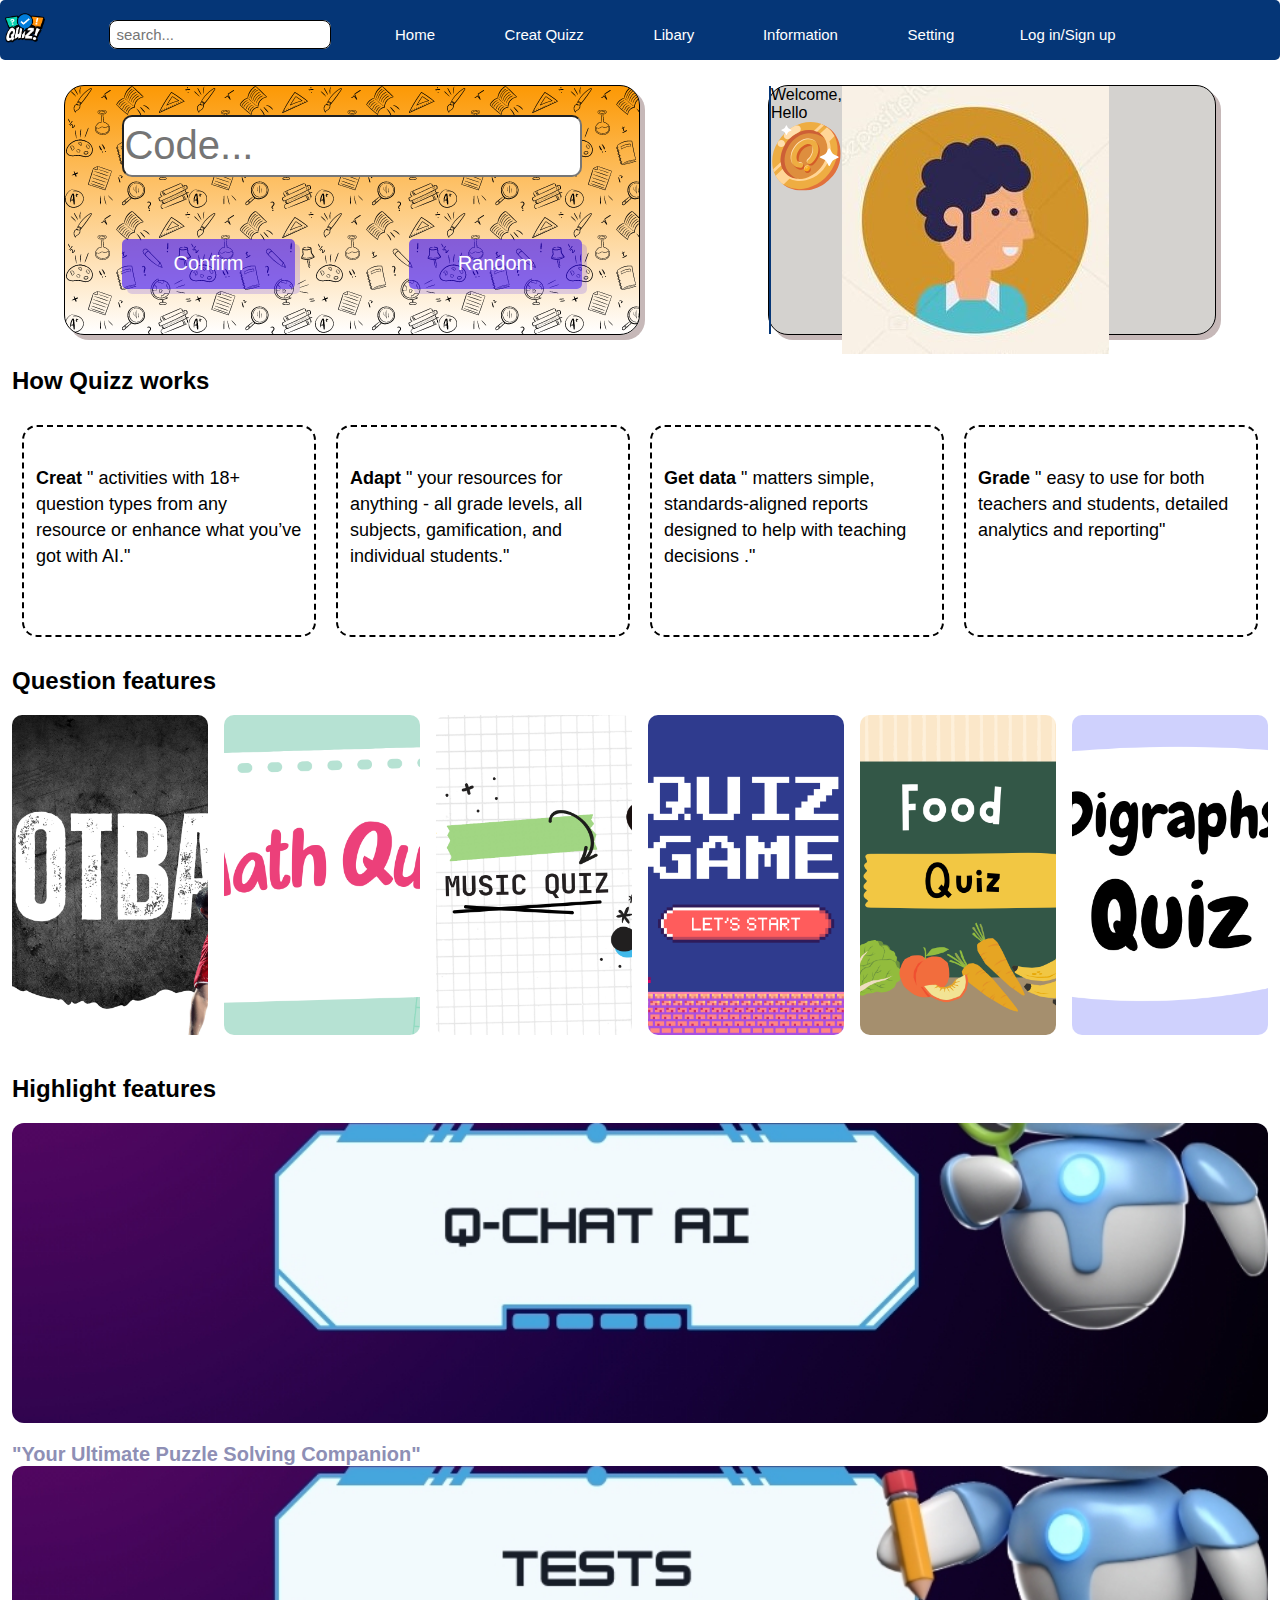
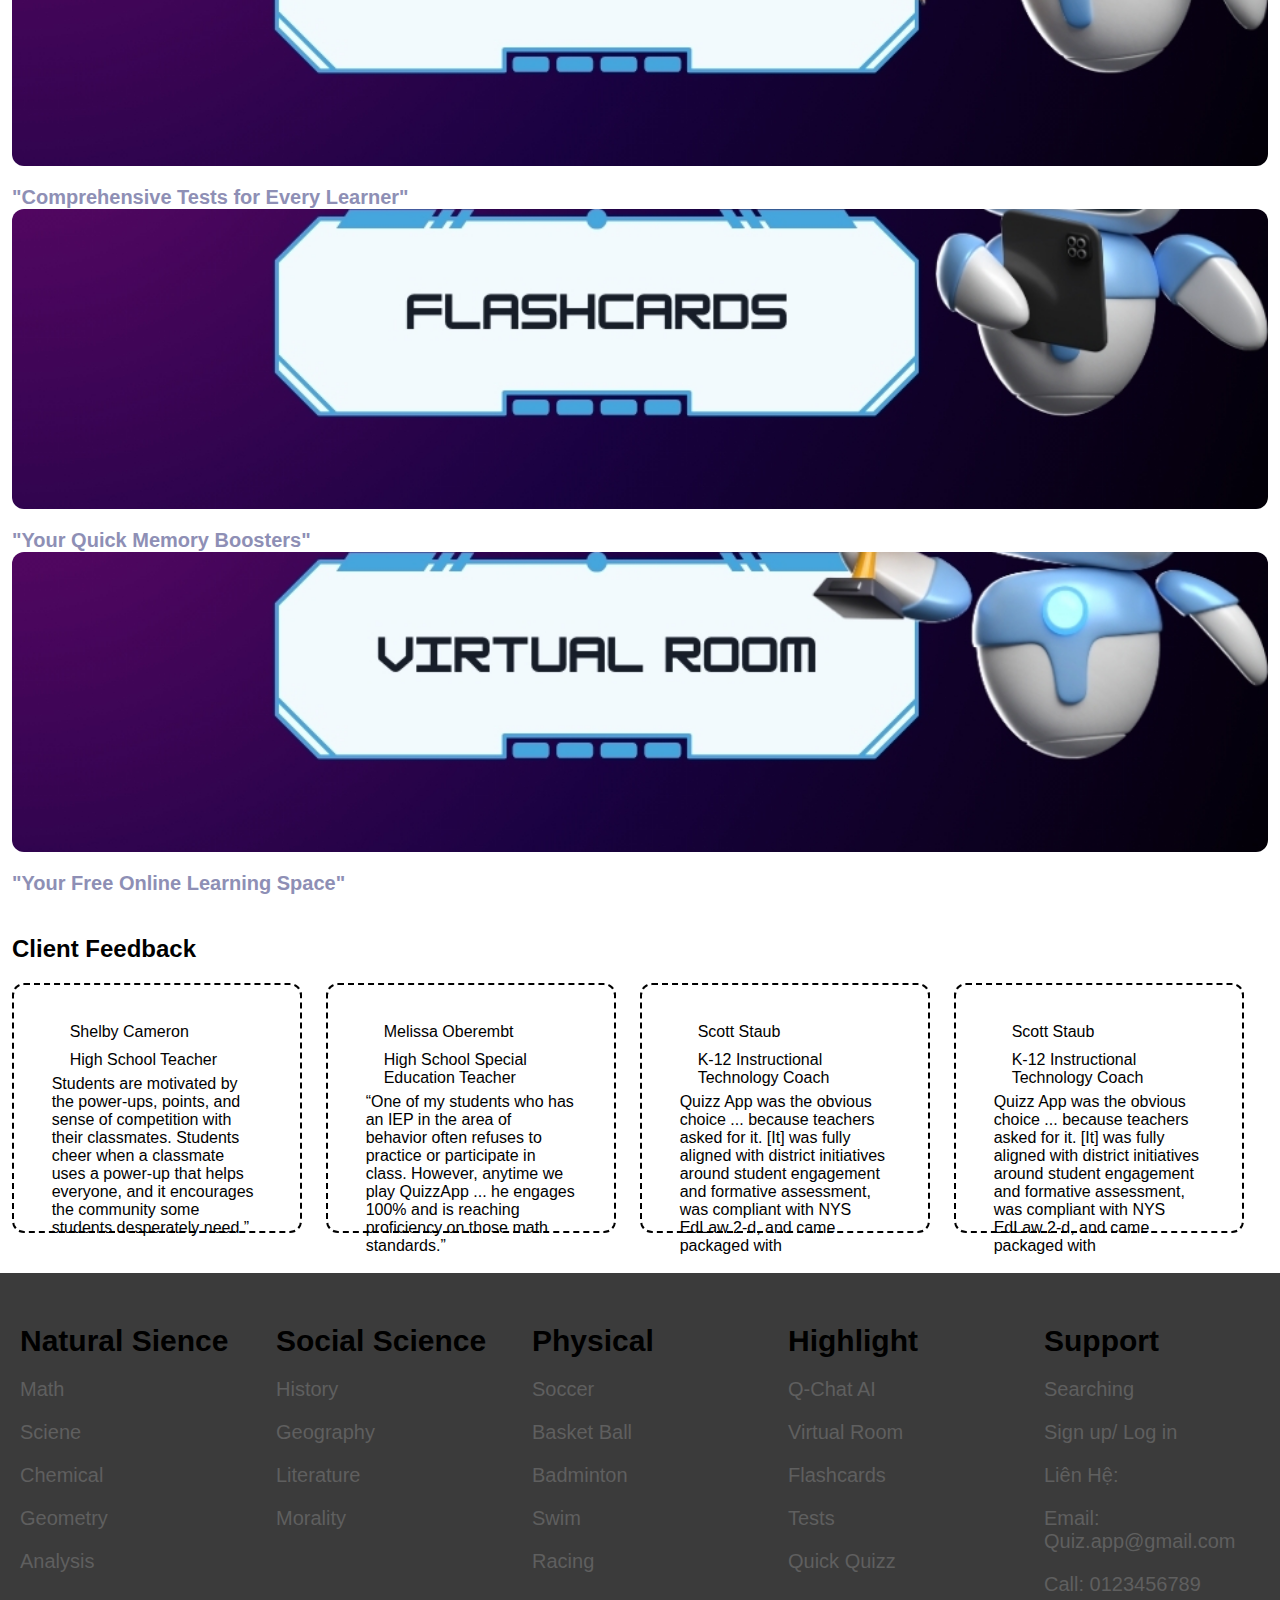
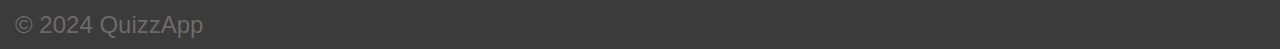
==== index.html @ c55d1c94 "add css" ====
<!DOCTYPE html>
<html>

<head>
    <title>Quizz App</title>
    <meta charset="UTF-8">
    <script src="https://kit.fontawesome.com/c991f90e06.js" crossorigin="anonymous"></script>
    <meta http-equiv="X-UA-Compatible" content="IE=edge" />
    <meta name="viewport" content="width=device-width, initial-scale=1.0" />
    <link rel="stylesheet" type="text/css" href="https://cdn.jsdelivr.net/npm/slick-carousel@1.8.1/slick/slick.css" />
    <link rel="stylesheet" href="./css/style.css">
    <link rel="stylesheet" href="https://cdnjs.cloudflare.com/ajax/libs/slick-carousel/1.9.0/slick-theme.min.css"
        integrity="sha512-17EgCFERpgZKcm0j0fEq1YCJuyAWdz9KUtv1EjVuaOz8pDnh/0nZxmU6BBXwaaxqoi9PQXnRWqlcDB027hgv9A=="
        crossorigin="anonymous" referrerpolicy="no-referrer" />
    <link rel="stylesheet" href="https://cdnjs.cloudflare.com/ajax/libs/slick-carousel/1.9.0/slick.css"
        integrity="sha512-wR4oNhLBHf7smjy0K4oqzdWumd+r5/+6QO/vDda76MW5iug4PT7v86FoEkySIJft3XA0Ae6axhIvHrqwm793Nw=="
        crossorigin="anonymous" referrerpolicy="no-referrer" />
</head>

<body>
    <div class="bgr">
        <div class="div-1">
            <ul class="menu">
                <li><img src="./img/logo.png" alt="logo" id="logo"></li>
                <li>
                    <form class="search-form">
                        <input type="text" class="search-input" placeholder="search...">
                        <button id="nut-tk">
                            <span><i class="fa-solid fa-magnifying-glass"></i></span>
                        </button>
                    </form>
                </li>
                <li><a href="index.html">
                        <span><i class="fa-solid fa-house"></i></span>
                        Home</a></li>
                <li>
                    <div class="menu-creat">
                        <span><i class="fa-solid fa-puzzle-piece"></i></span>
                        <button onclick="myFunction()">Creat Quizz</button>
                        <div class="dropdown-creat" id ="mycreat">
                            <a href="#">Normal Quizz</a>
                            <a href="#">Quick Quizz</a>
                            <a href="#">Test</a>
                        </div>
                    </div>

                </li>
                <li><a href="#">
                        <span><i class="fa-solid fa-book-open-reader"></i></span>
                        Libary</a></li>
                <li><a href="#infor">
                        <span><i class="fa-solid fa-bookmark"></i></span>
                        Information</a></li>
                <li>
                    <div class="menu-setting">
                        <span><i class="fa-solid fa-gears"></i></span>
                        <button onclick="setFunction()">Setting</button>
                        <div class="dropdown-setting" id ="myset">
                            <div class="audio">
                                <div class="music">Music</div>
                                <div class="toggle-switch">
                                    <label class="switch">
                                        <input type="checkbox" >
                                        <span class="slider round"></span>
                                    </label>
                                </div>
                            </div>
                            <a href="#">Sound effect </a>
                            <a href="#">Memes</a>
                            
                        </div>
                        
                    </div>
                </li>
                <li>
                    <a href="./login/login.html"><span>
                            <i class="fa-solid fa-arrow-right-to-bracket"></i>
                        </span>Log in/Sign up</a>
                </li>
            </ul>
        </div>
        <div class="div-2">
            <div class="div-2-1">
                <div class="diva1">
                    <input type="text" class="ma1" placeholder="Code...">
                </div>
                <div class="diva2">
                    <div class="diva21">
                        <button type="button" class="btn-xn1">Confirm</button>
                    </div>
                    <div class="diva22">
                        <button type="button" class="btn-xn2">Random</button>
                    </div>
                </div>
            </div>
            <div class="div-2-2">
                <button class="button1">
                    <i class="fa-solid fa-pen"></i>
                </button>
                <div class="character1">
                    <div class="text1">
                        Welcome,<br>Hello
                    </div>
                    <div class="point">
                        <svg xmlns="http://www.w3.org/2000/svg" fill="none" viewBox="0 0 32 31" class="icon">
                            <g clip-path="url(#a)">
                                <path fill="#E1713C" d="M27.047 3.398a12.344 12.344 0 0 0-3.32-2.084A14.337 14.337 0 0 0 22.3.765l-8.515 13.482c-2.854 4.574-5.85 8.97-8.703 13.545.25.207.769.68 1.253.995 4.288 2.793 9.342 2.198 10.371 2.077 8.12-.956 12.4-8.04 12.581-8.352 3.67-6.302 2.67-14.761-2.241-19.114Z"></path>
                                <path fill="#EEAD42" d="M23.845 1.475c6.724 3.444 8.219 12.57 3.55 20.146-4.67 7.577-14.01 10.848-20.734 7.232C.124 25.237-1.558 16.283 3.3 8.707 7.969 1.13 17.308-2.141 23.845 1.475Z"></path>
                                <path fill="#DE8E3E" d="M23.526 19.232C20 24.757 13.302 27.357 8.543 24.757c-4.583-2.438-5.641-8.938-2.116-14.625 3.526-5.525 10.048-7.963 14.807-5.525.357.182.692.389 1.005.617 1.497 1.09 2.492 2.671 2.97 4.497.754 2.886.214 6.38-1.683 9.51Z"></path>
                                <path fill="#CD5F36" d="M12.232 25.761c-1.299-.128-3.298-.468-4.957-1.85-2.02-1.683-2.97-4.271-2.944-6.934.023-2.464.897-4.992 2.096-6.97C8.843 6.02 13.673 3.35 17.665 3.651c3.12.235 4.626 1.618 4.626 1.618 1.036.75 1.62 1.573 1.981 2.138-.769-.584-3.617-2.58-7.478-2.323-5.454.361-8.263 4.9-8.78 5.734-1.829 2.954-3.01 7.835-.265 11.605 1.402 1.927 3.336 2.885 4.483 3.337Z"></path>
                                <path fill="#FFE7CA" d="M7.491 6.16c.925-.963 2.363-2.117 4.248-2.998L7.49 6.16Z"></path>
                                <path fill="#FFDEAD" d="M8.673 7.27c.565-.525 1.222-1.028 1.87-1.499-.116.085 1.2-.75 2.063-1.155.37-.174.682-.66.789-1.026.113-.386.062-.9-.173-1.243-.237-.344-.589-.647-1.027-.741-.467-.1-.893-.07-1.323.132-1.007.473-1.924 1.088-2.81 1.736-.64.468-1.257.985-1.8 1.55-.306.317-.488.701-.488 1.136 0 .396.187.869.503 1.14.328.283.757.494 1.215.473.683-.03 1.181-.503 1.181-.503Zm-4.038 4.064c.93 0 1.682-.707 1.682-1.58 0-.872-.753-1.579-1.682-1.579-.929 0-1.682.707-1.682 1.58 0 .872.753 1.58 1.682 1.58Z"></path><path fill="#fff" d="m8.224 4.25.929-.438a.164.164 0 0 0 0-.302l-.93-.437a1.4 1.4 0 0 1-.644-.605l-.465-.872a.186.186 0 0 0-.322 0l-.464.872a1.4 1.4 0 0 1-.645.605l-.929.437a.164.164 0 0 0 0 .302l.93.437a1.4 1.4 0 0 1 .644.605l.464.873a.186.186 0 0 0 .322 0l.465-.873a1.4 1.4 0 0 1 .644-.605Z"></path><path fill="#FFD597" d="M26.418 8.69c.588 1.981.727 3.976.412 5.93-.401 2.483-1.536 4.871-3.283 6.908-1.655 1.93-3.808 3.445-6.06 4.267-.782.284-2.404.877-4.526.877-.52 0-1.07-.036-1.646-.12-.982-.145-2.95-.863-2.984-.896l-2.659 2.596c-1.57-1.106-2.753-2.459-3.599-4.025l3.165-2.95a7.444 7.444 0 0 0 3.313 3.473c.14.076 1.341.768 2.895.92 2.715.265 4.506-.289 5.643-.859 2.388-1.198 3.916-2.266 5.398-4.148 1.767-2.243 1.996-3.103 2.486-5.5.196-.953.562-2.409.556-3.256-.008-1.17-.36-2.336-.36-2.336-.477-1.825-1.447-3.273-2.944-4.362l3.108-2.827a10.817 10.817 0 0 1 3.402 3.994l-2.322 2.298.005.016Zm-22.04 9.467L.942 21.384c.117.451.257.893.42 1.324l3.271-3.072a9.94 9.94 0 0 1-.255-1.479ZM20.817 4.405l3.056-2.87-.061-.032c-.374-.206-.756-.39-1.147-.552l-3.217 2.99c.456.118.935.272 1.369.465Z"></path><path fill="#D45C27" d="M19.011 19.4c.094-.067.206-.184.429-.417.096-.102.323-.34.544-.604.737-.885 1.203-1.796 1.203-1.796.168-.328.372-.778.544-1.332.11-.356.28-.914.33-1.672a6.402 6.402 0 0 0-.115-1.715c-.078-.37-.181-.847-.482-1.411-.206-.386-.604-1.132-1.284-1.47-.117-.058-.46-.213-.754-.34-.196-.084-.376-.17-.504-.211a4.678 4.678 0 0 0-1.426-.243c-.517.001-1.008.034-1.506.165-.528.14-1.032.304-1.515.552a9.09 9.09 0 0 0-1.445.907c-.469.367-.901.782-1.295 1.221a8.732 8.732 0 0 0-.963 1.297c-.33.543-.632 1.096-.849 1.69-.122.335-.215.677-.301 1.022a5.931 5.931 0 0 0-.191 1.402c-.004.323.001.648.039.97a4.3 4.3 0 0 0 .116.609c.078.29.166.583.29.86.034.076.176.38.449.768.165.234.462.657.932 1.04.17.137 1.334 1.062 2.363.872.303-.056.71-.23.91-.374.11-.08.217-.178.217-.178.083-.078.15-.15.198-.208a.805.805 0 0 0 .172-.276.793.793 0 0 0 .045-.288c-.01-.452-.373-.868-.381-.883-.21-.252-.472-.356-.736-.462a24.006 24.006 0 0 0-.187-.065s-.73-.472-1.06-.927c-.446-.618-.292-1.393-.13-2.207a6.05 6.05 0 0 1 .747-1.904c.307-.534.79-1.354 1.772-2.065 0 0 1.018-.736 2.266-.916.573-.083.855.024 1.017.129.162.104.309.272.31.27.002-.001-.252-.233-.24-.221.19.176.353.375.49.59l-.171-.272c.163.26.287.537.377.825l-.095-.308c.121.396.179.805.188 1.216l-.007-.331c.01.56-.068 1.117-.212 1.659l.085-.322a7.827 7.827 0 0 1-.84 1.967l.165-.278c-.386.646-.513.902-1.06 1.434l.233-.224a8.45 8.45 0 0 1-.556.492c-.259.21-.443.497-.483.824a.89.89 0 0 0 .055.486c.034.158.107.3.22.426.35.393.87.465.87.465.687.072 1.046-.118 1.212-.237Z"></path><path fill="#EEAD42" d="M18.468 18.55c.3-.287.59-.601.873-.943.428-.52.791-1.09 1.108-1.678a7.73 7.73 0 0 0 .602-1.441c.168-.561.305-1.133.345-1.717a7.867 7.867 0 0 0-.002-.983 4.57 4.57 0 0 0-.078-.628 6.082 6.082 0 0 0-.254-.883 3.431 3.431 0 0 0-.25-.54 4.84 4.84 0 0 0-.495-.731 4.635 4.635 0 0 0-.643-.613 4.58 4.58 0 0 0-.747-.457 3.082 3.082 0 0 0-.504-.211 4.678 4.678 0 0 0-1.426-.243c-.516.001-1.008.034-1.505.165-.529.14-1.033.304-1.516.552-.508.26-.998.559-1.444.907-.47.367-.902.783-1.296 1.221a8.73 8.73 0 0 0-.963 1.297c-.33.543-.631 1.096-.848 1.69-.122.335-.215.678-.302 1.022a6.43 6.43 0 0 0-.139.712c-.03.23-.049.46-.052.69a7.48 7.48 0 0 0 .04.97c.024.205.061.408.115.609.078.29.166.583.29.86.122.269.282.523.45.768.108.16.232.31.37.446.211.208.43.414.68.579.32.211.675.4 1.046.517.382.12.791.129 1.193.153.345.02.68-.047.957-.254a.926.926 0 0 0 .314-.364.896.896 0 0 0 .169-.46c.023-.32-.047-.66-.274-.912-.219-.24-.526-.444-.87-.465-.217-.013-.44.039-.65-.012l.338.084a3.195 3.195 0 0 1-.732-.28l.294.16a3.04 3.04 0 0 1-.602-.431l.238.222a3.078 3.078 0 0 1-.49-.59l.172.271a3.5 3.5 0 0 1-.377-.825l.095.309a4.488 4.488 0 0 1-.188-1.216l.007.331a6.05 6.05 0 0 1 .212-1.659l-.085.321a7.84 7.84 0 0 1 .84-1.966l-.165.278a8.776 8.776 0 0 1 1.402-1.777l-.232.225a7.838 7.838 0 0 1 1.557-1.179l-.285.162c.45-.256.93-.464 1.436-.602l-.324.088c.374-.1.759-.16 1.148-.166l-.349.004a3.69 3.69 0 0 1 .91.1l-.337-.083c.254.064.498.156.727.279l-.294-.16c.22.12.421.264.603.43-.08-.073-.159-.147-.238-.222.189.177.352.376.49.59l-.173-.27c.164.258.287.536.378.824l-.095-.308c.121.395.178.805.188 1.216L18.824 12c.01.56-.069 1.118-.212 1.66l.085-.322a7.83 7.83 0 0 1-.84 1.967l.165-.278c-.387.646-.513.902-1.06 1.434l.233-.225a8.504 8.504 0 0 1-.556.493c-.259.21-.444.497-.483.824a.891.891 0 0 0 .055.486.91.91 0 0 0 .22.426c.22.243.523.44.87.465.336.024.716-.029.98-.242l.187-.14Z"></path><path fill="#FFDEB6" d="M9.593 18.484a5.722 5.722 0 0 1-.29-.86 4.216 4.216 0 0 1-.116-.61 7.49 7.49 0 0 1-.04-.968c.004-.23.022-.461.053-.69.032-.24.079-.478.138-.713.087-.344.18-.687.302-1.02.217-.596.518-1.148.848-1.692a8.73 8.73 0 0 1 .963-1.296c.394-.439.827-.855 1.296-1.221a9.069 9.069 0 0 1 1.445-.907c.482-.248.987-.413 1.515-.552.498-.132.989-.164 1.505-.166.486 0 .966.097 1.426.243.175.056.343.127.505.212.26.137.518.274.747.456.23.184.452.39.642.613l.012.014a3.717 3.717 0 0 0-.274-.37 4.635 4.635 0 0 0-.643-.612 4.667 4.667 0 0 0-.747-.457 3.087 3.087 0 0 0-.505-.211 4.678 4.678 0 0 0-1.425-.243c-.517.001-1.008.034-1.506.165-.528.14-1.032.304-1.515.552a9.09 9.09 0 0 0-1.445.907c-.469.367-.902.783-1.295 1.221a8.729 8.729 0 0 0-.963 1.297c-.33.543-.632 1.096-.849 1.69a10.31 10.31 0 0 0-.301 1.022 5.931 5.931 0 0 0-.191 1.402 7.48 7.48 0 0 0 .039.97 5.722 5.722 0 0 0 .406 1.47 5.12 5.12 0 0 0 .645 1.023 4.685 4.685 0 0 1-.382-.669Z"></path><path fill="#FFDEB6" d="M16.425 18.348a.891.891 0 0 1-.054-.486c.04-.328.224-.614.483-.824.15-.122.295-.249.436-.38.378-.383.534-.63.784-1.049a7.938 7.938 0 0 0 .793-1.804c.105-.438.166-.884.172-1.332a4.468 4.468 0 0 0-.136-.885 3.497 3.497 0 0 0-.244-.54 3.049 3.049 0 0 0-.217-.27c.077.147.143.3.198.455.076.29.12.586.136.884a6.055 6.055 0 0 1-.172 1.332 7.9 7.9 0 0 1-.793 1.805c-.25.418-.406.666-.784 1.048a8.595 8.595 0 0 1-.436.38c-.26.21-.444.497-.483.825a.892.892 0 0 0 .054.485c.034.159.107.3.22.426.03.034.063.067.097.098a.896.896 0 0 1-.054-.168Zm-2.02.515a1.002 1.002 0 0 0-.17-.26c-.219-.242-.526-.445-.87-.466-.179-.01-.362.022-.539.005a3.2 3.2 0 0 1-.364-.144 3.035 3.035 0 0 1-.332-.239 2.956 2.956 0 0 1-.064-.068l.046.085c.085.119.178.232.28.339.105.087.216.166.332.239.119.055.24.103.365.144.177.017.36-.016.538-.006.298.018.569.173.778.371Z"></path><path fill="#D45C27" d="M18 21.382a1.253 1.253 0 0 0-.487-.832s-.423-.31-.968-.252c-.176.019-.339.08-.488.185a1.165 1.165 0 0 0-.43.369c-.222.31-.38.697-.346 1.067.012.132.061.574.466.876.358.268.772.255.954.235.534-.063.841-.414.938-.526.087-.099.452-.531.36-1.122Z"></path><path fill="#FAA919" d="M17.318 21.62c.21-.286.348-.628.293-.954a1.264 1.264 0 0 0-.487-.832 1.329 1.329 0 0 0-.967-.252c-.177.019-.34.08-.49.185a1.165 1.165 0 0 0-.429.368c-.222.312-.38.698-.346 1.067.036.366.181.682.466.877.271.18.661.23 1.02.14a1.31 1.31 0 0 0 .51-.23c.172-.091.315-.215.43-.368Z"></path><path fill="#FFDEB6" d="M15.022 21.464c-.035-.366.127-.752.351-1.065a1.21 1.21 0 0 1 .433-.372c.15-.107.314-.17.492-.192.34-.053.71.039.974.232.1.072.183.154.252.245a1.2 1.2 0 0 0-.377-.46 1.331 1.331 0 0 0-.968-.244c-.177.02-.34.083-.49.189a1.185 1.185 0 0 0-.432.37c-.225.313-.387.7-.354 1.07.022.236.09.45.213.625a1.413 1.413 0 0 1-.094-.398Z"></path>
                                <path fill="#FFDEB6" d="M15.898 20.229c-.27.177-.397.48-.277.663.123.177.45.159.724-.026.267-.173.374-.438.247-.607-.124-.175-.431-.196-.694-.03Z" opacity=".4"></path>
                                <path fill="#fff" d="m22.259 15.595 1.71-.803c.512-.24.928-.631 1.185-1.113l.855-1.606a.342.342 0 0 1 .593 0l.854 1.605a2.58 2.58 0 0 0 1.186 1.114l1.71.803a.303.303 0 0 1 0 .557l-1.71.803c-.513.24-.93.631-1.186 1.113l-.855 1.606a.342.342 0 0 1-.592 0l-.855-1.606a2.577 2.577 0 0 0-1.186-1.113l-1.71-.803a.303.303 0 0 1 0-.557Z"></path></g>
                                <defs>
                                    <clipPath id="a"><path fill="#fff" d="M.5 0h31v31H.5z"></path></clipPath></defs></svg>
                    </div>
                </div>
                <div class="character2">
                    <img src="img/character1.jpg" class="imagecharac">
                </div>
            </div>
        </div>
        
        <section class="quizz-work">    
                <div class="container">
                    <div class="section-heading">
                        <h2><i class="fa-solid fa-star"></i> How Quizz works</h2>
                    </div>
                    <div class="cards-container">
                        <div class="card-div">
                            <div class="card-content">
                            <img src="https://quizizz.com/wf/assets/661a63499c4f9ef6b33a2368_Create_Icon.svg" loading="lazy" alt=""
                                class="card-icon">
                            <p class="paragraph">
                                <strong>Creat</strong>
                                " activities with 18+ question types from any resource or enhance what you’ve got
                                with AI."
                            </p>
                            </div>
                        </div>
                        <div class="card-div">
                            <div class="card-content">
                            <img src="https://quizizz.com/wf/assets/661a66056f7deb19462a5040_Adapt_Icon.svg" loading="lazy" alt=""
                                class="card-icon">
                            <p class="paragraph">
                                <strong>Adapt</strong>
                                " your resources for anything - all grade levels, all subjects, gamification,
                                and individual students."
                            </p>
                            </div>
                        </div>
                        <div class="card-div">
                            <div class="card-content">
                            <img src="https://quizizz.com/wf/assets/661a63499c4f9ef6b33a2368_Create_Icon.svg" loading="lazy" alt=""
                                class="card-icon">
                            <p class="paragraph">
                                <strong>Get data</strong>
                                " matters simple, standards-aligned reports designed to help with teaching decisions ."
                            </p>
                            </div>
                        </div>
                        <div class="card-div">
                            <div class="card-content">
                            <img src="https://quizizz.com/wf/assets/661a66056f7deb19462a5040_Adapt_Icon.svg" loading="lazy" alt=""
                            class="card-icon">
                            <p class="paragraph">
                                <strong>Grade</strong>
                                " easy to use for both teachers and students, detailed analytics and reporting"
                            </p>
                            </div>
                        </div>
                    </div>
                </div>
        </section>
        <section class =" feature question ">
            <div class="container">
                <div class="section-heading">
                    <h2><i class="fa-solid fa-star"></i> Question features</h2>
                </div>
                <div class="div-3">
                    <div class="ball" style="background-image: url('./img/theloai1.png');"></div>
                    <div class="math" style="background-image: url('./img/theloai2.png');"></div>
                    <div class="music" style="background-image: url('./img/theloai3.png');"></div>
                    <div class="game" style="background-image: url('./img/theloai4.png');"></div>
                    <div class="food" style="background-image: url('./img/theloai5.png');"></div>
                    <div class="digraphs" style="background-image: url('./img/theloai6.png');"></div>
                </div>
            </div>
            
        </section>
        
        <!-- image-slide -->
        <section class="highlight question ">
            <div class="container">
                <div class="section-heading">
                    <h2><i class="fa-solid fa-star"></i> Highlight features</h2>
                </div>
                <div class="image-slider">
                    <div class="image-item">
                        <div class="image">
                            <img src="./img/img1.jpg" alt="Q-chat" />
                        </div>
                        <h3 class="image-title">"Your Ultimate Puzzle Solving Companion"</h3>
                    </div>
                    <div class="image-item">
                        <div class="image">
                            <img src="./img/img2.jpg" alt="Tests" />
                        </div>
                        <h3 class="image-title">"Comprehensive Tests for Every Learner"</h3>
                    </div>
                    <div class="image-item">
                        <div class="image">
                            <img src="./img/img3.jpg" alt="Flashcard" />
                        </div>
                        <h3 class="image-title">"Your Quick Memory Boosters"</h3>
                    </div>
                    <div class="image-item">
                        <div class="image">
                            <img src="./img/img4.jpg" alt="Virtual room" />
                        </div>
                        <h3 class="image-title">"Your Free Online Learning Space"</h3>
                    </div>
                </div>
            </div>
        </section>
        
        
       
        <!-- Teacher fake feedback -->
        <section class="feedback">
            <div class="container">
                <div class="section-heading">
                    <h2><i class="fa-solid fa-star"></i>  Client Feedback</h2>
                </div>

                <div class="teacher-slide">
                    <div class="teacher-1 tea wap">
                        <div class="block-a">
                            <img src="https://quizizz.com/wf/assets/64f98e300068f4ab01dd9240_63340b85968fd3dc4eba293e_Shelby.webp"
                                loading="eager" alt="" class="image-271">
                            <div class="block-infor">
                                <div class="name">Shelby Cameron</div>
                                <div class="school">High School Teacher</div>
                            </div>
                        </div>
                        <div class="block-b ">
                            <span class="text-span-75">Students are motivated by the power-ups, points, and sense of
                                competition</span>
                            with their classmates. Students cheer when a classmate uses a power-up that helps everyone, and it
                            encourages the community some students desperately need.”
                        </div>
                    </div>
                    <div class="teacher-2 tea wap">
                        <div class="block-a">
                            <img src="https://quizizz.com/wf/assets/64f9924a0068f4ab01e245ec_63340b24c54f124dda378881_Melissa.webp"
                                loading="eager" alt="" class="image-271">
                            <div class="block-infor">
                                <div class="name">Melissa Oberembt</div>
                                <div class="school">High School Special Education Teacher</div>
                            </div>
                        </div>
                        <div class="block-b">
                            <span class="text-span-75"></span>
                            “One of my students who has an IEP in the area of behavior often refuses to practice or participate
                            in class. However, anytime we play QuizzApp ... he engages 100% and is reaching proficiency on those
                            math standards.”
                        </div>
                    </div>
                    <div class="teacher-3 tea wap">
                        <div class="block-a">
                            <img src="https://quizizz.com/wf/assets/64f98ee083d5fe55063d3a4a_63340b3d75515b4697efabae_Scott.webp"
                                loading="eager" alt="" class="image-271">
                            <div class="block-infor">
                                <div class="name">Scott Staub</div>
                                <div class="school">K-12 Instructional Technology Coach</div>
                            </div>
                        </div>
                        <div class="block-b">
                            <span class="text-span-75">Quizz App was the obvious choice</span>
                            ... because teachers asked for it. [It] was fully aligned with district initiatives around student
                            engagement and formative assessment, was compliant with NYS EdLaw 2-d, and came packaged with
                        </div>
                    </div>
                    <div class="teacher-4 tea wap">
                        <div class="block-a">
                            <img src="https://quizizz.com/wf/assets/64f98db8c8931dba57972cba_63340b548cb9c75ac2928425_Shallamar_(1).webp"
                                loading="eager" alt="" class="image-271">
                            <div class="block-infor">
                                <div class="name">Scott Staub</div>
                                <div class="school">K-12 Instructional Technology Coach</div>
                            </div>
                        </div>
                        <div class="block-b">
                            <span class="text-span-75">Quizz App was the obvious choice</span>
                            ... because teachers asked for it. [It] was fully aligned with district initiatives around student
                            engagement and formative assessment, was compliant with NYS EdLaw 2-d, and came packaged with
                        </div>
                    </div>
                </div>
                </div>

                
            </div>
        </section>

       
    </div>
    <footer>
        <div class="div-5" id="infor">
            <div class="div-5-1">
                <div class="div511">
                    <h2>Natural Sience</h2>
                    <a href="./html/ds_quiz.html">Math</a>
                    <a href="./html/ds_quiz.html">Sciene</a>
                    <a href="./html/ds_quiz.html">Chemical</a>
                    <a href="./html/ds_quiz.html">Geometry</a>
                    <a href="./html/ds_quiz.html">Analysis</a>
                </div>
                <div class="div512">
                    <h2>Social Science</h2>
                    <a href="./html/ds_quiz.html">History</a>
                    <a href="./html/ds_quiz.html">Geography</a>
                    <a href="./html/ds_quiz.html">Literature</a>
                    <a href="./html/ds_quiz.html">Morality</a>
                </div>
                <div class="div513">
                    <h2>Physical</h2>
                    <a href="./html/ds_quiz.html">Soccer</a>
                    <a href="./html/ds_quiz.html">Basket Ball</a>
                    <a href="./html/ds_quiz.html">Badminton</a>
                    <a href="./html/ds_quiz.html">Swim</a>
                    <a href="./html/ds_quiz.html">Racing</a>
                </div>
                <div class="div514">
                    <h2>Highlight</h2>
                    <a href="./html/ds_quiz.html">Q-Chat AI</a>
                    <a href="./html/ds_quiz.html">Virtual Room</a>
                    <a href="./html/ds_quiz.html">Flashcards</a>
                    <a href="./html/ds_quiz.html">Tests</a>
                    <a href="./html/ds_quiz.html">Quick Quizz</a>
                </div>
                <div class="div515">
                    <h2>Support</h2>
                    <a href="#"></a>
                    <a href="#">Searching</a>
                    <a href="./login/login.html">Sign up/ Log in</a>
                    <a href="#">Liên Hệ:</a>
                    <a href="https://mail.google.com/mail/u/0/">Email: Quiz.app@gmail.com</a>
                    <a href="#">Call: 0123456789</a>
                </div>
            </div>
            <div class="div-5-2">
                <div class="div521">
                    <p>
                        <a class="info" href="index.html">© 2024 QuizzApp</a>
                        <a class="info" href="https://www.twitter.com"><i class="fa-brands fa-twitter"></i></a>
                        <a class="info" href="https://www.facebook.com/"><i class="fa-brands fa-facebook"></i></a>
                        <a class="info" href="https://www.instagram.com"><i class="fa-brands fa-instagram"></i></a>
                    </p>
                </div>
            </div>
        </div>
    </footer>
    </div>
    <script type="text/javascript" src="//code.jquery.com/jquery-1.11.0.min.js"></script>
    <script type="text/javascript" src="//code.jquery.com/jquery-migrate-1.2.1.min.js"></script>
    <script src="https://cdnjs.cloudflare.com/ajax/libs/slick-carousel/1.9.0/slick.min.js"
        integrity="sha512-HGOnQO9+SP1V92SrtZfjqxxtLmVzqZpjFFekvzZVWoiASSQgSr4cw9Kqd2+l8Llp4Gm0G8GIFJ4ddwZilcdb8A=="
        crossorigin="anonymous" referrerpolicy="no-referrer"></script>
    <script src="JavaScript/quiz.js"></script>
    </script>
    <script src="./JavaScript/dropcreat.js"></script>
</body>

</html>
---- css/style.css ----
html{
    font-family: 'Segoe UI', Tahoma, Geneva, Verdana, sans-serif;
    scroll-behavior: smooth;
}
:root{
    --menu: rgb(5, 54, 119);
    --trang: white;
    --cam: rgb(255, 111, 1);
}
body{
    overflow-x: hidden;
}
.container{
    padding:0 12px;
    margin-left: auto;
    margin-right: auto;
    max-width: 1320px;
}
.bgr{
    display: block;
    background-color: var(--trang);
    height: 100%;
    width: 100%;
}
.div-1{
    display: flex;
}
.menu{
    background-color: var(--menu);
    min-height: 50px;
    width: 100%;
    border-radius: 5px;
    margin-top: 0px;
    margin-bottom: 25px;
}
.menu li{
    display: inline;
    padding: 30px 30px;
    line-height: 50px;
}
.menu li *, .menu-setting{
    color: var(--trang);
    font-size: 15px;
    text-decoration: none;
    display: inline-block;
}
#logo{
    width: 40px;
    height: 40px;
    top: 50%;
    transform: translateY(20%);
    margin-left: -25px;
}
 .menu li a:hover, .menu-setting:hover,.menu-creat:hover{
    color: var(--cam);
}
#nut-tk{
    background-color: rgb(5, 54, 119);
    color: var(--trang);
    border: none;
    
}
.menu .search-form{
    border-radius: 8px;   
    border: none;
    display:inline;
    background-color:var(--trang);
    border: 1px solid black;
    padding:5px;
}
.search-form .search-input{
    border: 1px solid transparent;
    outline:none;
    color: black;
}
.search-form #nut-tk span i::before{
    background-color: transparent;
    color: black;
}
.search-form #nut-tk{
    background-color: transparent;
}
.div-2{
    display: flex;
}

.div-2-1, .div-2-2{
    height: 250px;
    border: 1px solid black;
    border-radius: 20px;
}

.div-2-1{
    display: block;
    width: 45%;
    margin-left: 5%;
    background-image: url(../img/back1.png),
    linear-gradient(0, rgba(182, 3, 3, 0), rgba(252, 151, 0, 0.985));
    box-shadow: 5px 5px rgb(198, 184, 184);
    
}
.div-2-2{
    display: flex;
    background-color: rgb(212, 210, 207);
    width: 35%;
    margin: 0% 5% 0% 10%;
    box-shadow: 5px 5px rgb(198, 184, 184);
}
.diva1{
    height: 50%;
}
.diva2{
    display: flex;
}
.ma1{
    width: 80%;
    height: 50%;
    font-size: 40px;
    margin-left: 10%;
    margin-top: 5%;
    border-radius: 10px;
}
.ma1:hover{
    background-color: var(--trang);
    color: rgb(0, 0, 0);

}
.diva21, .diva22{
    width: 50%;
    height: 100%;
}
.btn-xn1{
    background-color: rgba(43, 1, 255, 0.578);
    font-size: 20px;
    color: var(--trang);
    border: none;
    border-radius: 5px;
    width: 60%;
    height: 50px;
    margin-top: 10%;
    margin-left: 20%;
    box-shadow: 5px 5px rgba(43, 1, 255, 0.148);
} 
.btn-xn2{
    background-color: rgba(43, 1, 255, 0.578);
    font-size: 20px;
    color: var(--trang);
    border: none;
    border-radius: 5px;
    width: 60%;
    height: 50px;
    margin-top: 10%;
    margin-left: 20%;
    box-shadow: 5px 5px rgba(43, 1, 255, 0.148);
}
.btn-xn1:hover, .btn-xn2:hover{
    background-color: var(--cam);
    font-size: 30px;
    color: black;

}
.div-21{
    display: flex;
    width: 100%;
    margin: 2% 5% 2% 5%;
}
.div-21 i{
    color: gold;
}
.div-3{
    display: flex;
    height: 20rem;
    /* margin: 0% 5% 5% 5%; */
    gap: 1rem;
}
.div-3 > div{
    border-radius: 10px;
    flex: 1;
    background-position: center;
    background-repeat: no-repeat;
    background-size: auto 100%;
    transition: all .8s cubic-bezier(.25, .4, .45, 1.4);
}
.div-3 > div:hover{
    flex: 5;
}
.div-5{
    display: block;
    width: 100%;
    background-color: rgb(59, 59, 59);
}
.div-5-1{
    width: 100%;
    display: flex;
}
.div-5-1 a{
    display: block;
    color: rgb(95, 95, 95);
    text-decoration: none;
    margin-top: 20px;
}
.div511, .div512, .div513, .div514, .div515{
    display: inline;
    font-size: 20px;
    width: 20%;
    margin-top: 4%;
    margin-left: 20px;
}
.div-5-2{
    padding: 15px 0px 10px;
}
.info{
    font-size: 24px;
    padding: 10px;
    margin: 5px;
    color: rgb(110, 106, 106);
    text-decoration: none;
}
.info:hover, .div-5-1 a:hover{
    color: silver;
}

.fa-solid::before{
    padding:10px;
}
.menu-setting{
    position: relative;
    display:inline;
    cursor: pointer;
    line-height: 1.3;
}
.dropdown-setting {
    background-color:var(--menu);
    opacity: 0;
    width:110px;
    position:absolute;
    margin-top: 10px;
    top:100%;
    left:0;
    border-radius: 5px;
    transition: 0.3s ease-in-out;
}
.dropdown-setting a{
    display: block;
    padding:10px;
}
.dropdown-setting.demo2{
  opacity:1;
}

.menu-creat{
    position: relative;
    display:inline;
    cursor: pointer;
    line-height: 1.3;
}
/* .menu-creat:hover .dropdown-creat {
    opacity: 1;
} */
.dropdown-creat {
    background-color:var(--menu);
    opacity: 0;
    width:110px;
    position:absolute;
    margin-top: 10px;
    top:100%;
    left:0;
    border-radius: 5px;
    transition: 0.3s ease-in-out;
}
.dropdown-creat a{
    display: block;
    padding:10px;
}
.dropdown-creat.demo{
  opacity:1;
}
button{
  background-color: var(--menu);
  border:1px solid transparent;

}
*,
*:before,
*:after {
  box-sizing: border-box;
  margin: 0;
  padding: 0;
}

/* .image-slider {
  padding-bottom: 50px;
  /* margin: 0% 5% 0% 5%; 
}*/

.image {
  height: 300px;
  width: 100%;
  margin-bottom: 20px;
}
.image img {
  width: 100%;
  height: 100%;
  object-fit: cover;
  border-radius: 12px;
}
.image-title {
  font-size: 20px;
  color: #8e8fb5;
}
.slick-initialized .slick-slide {
  margin: 0 10px;
}
.slick-arrow {
  position: absolute;
  top: 50%;
  transform: translateY(-50%);
  border: none;
  width: 50px;
  height: 50px;
  display: flex;
  justify-content: center;
  align-items: center;
  font-size: 20px;
  line-height: 1;
  z-index: 5;
  transition: all 0.2s linear;
}
.slick-arrow:hover {
  background-color: #2cccff;
  color: white;
}
.slick-prev {
  left: 0;
}
.slick-next {
  right: 0;
}
.slick-dots {
  position: absolute;
  bottom: 0;
  left: 50%;
  transform: translate(-50%, 0);
  display: flex !important;
  align-items: center;
  justify-content: center;
  gap: 0 20px;
}
.slick-dots button {
  font-size: 0;
  width: 15px;
  height: 15px;
  border-radius: 100rem;
  background-color: #eee;
  border: none;
  outline: none;
  transition: all 0.2s linear;
}
.slick-dots .slick-active button {
  background-color: #2cccff;
}
.cards-container {
    display: flex;
    justify-content: center;
    /* margin-top: 40px; */
    /* margin:0% 5% 0% 5%; */
}
.card-div{
    height: 212px;
    padding:10px;
    flex-basis: 25%;
}
.card-content{
    border-radius: 15px;
    grid-row-gap: 24px;
    align-items: flex-start;
    font-size: 18px;
    line-height: 26px;
    border-style: dashed;
    border-width: 2px;
    border-color: #000;
    height: inherit;
    padding: 12px;
}
.teacher-slide{
    display: flex;
    background-color: transparent;
    justify-content: center;
    height: 100%;
    font-size: 16px;
}

.wap{
    vertical-align: top;
    white-space: normal;
    text-align: left;
    height: 250px;
    display: inline-block;
    position: relative;
    padding: 3%;
}
.tea{
    background-color:--var(trang);
    /* box-shadow: -7px 7px 0 0 var(--medium-violet-red); */
    border-radius: 12px;
    width: 324px;
    /* height: 341px; */
    margin-right: 24px;
    border-style: dashed;
    border-width: 2px;
    border-color: #000;
}
.block-a{
    display: flex;
    grid-column-gap: 18px;
    padding-bottom: 3%;
}
.image-271 {
    border-radius: 20px;
    max-width: 84px;
    max-height: 84px;
    padding-right: 0;
}
.block-infor{
    grid-row-gap: 10px;
    flex-direction: column;
    align-self: center;
    display: flex;
}

.paragraph{
    padding-bottom: 30px;
}
.section-heading{
    padding-bottom: 20px;
}
.section-heading i{
    color: gold;
}
section {
    margin:32px 0px 40px;
}
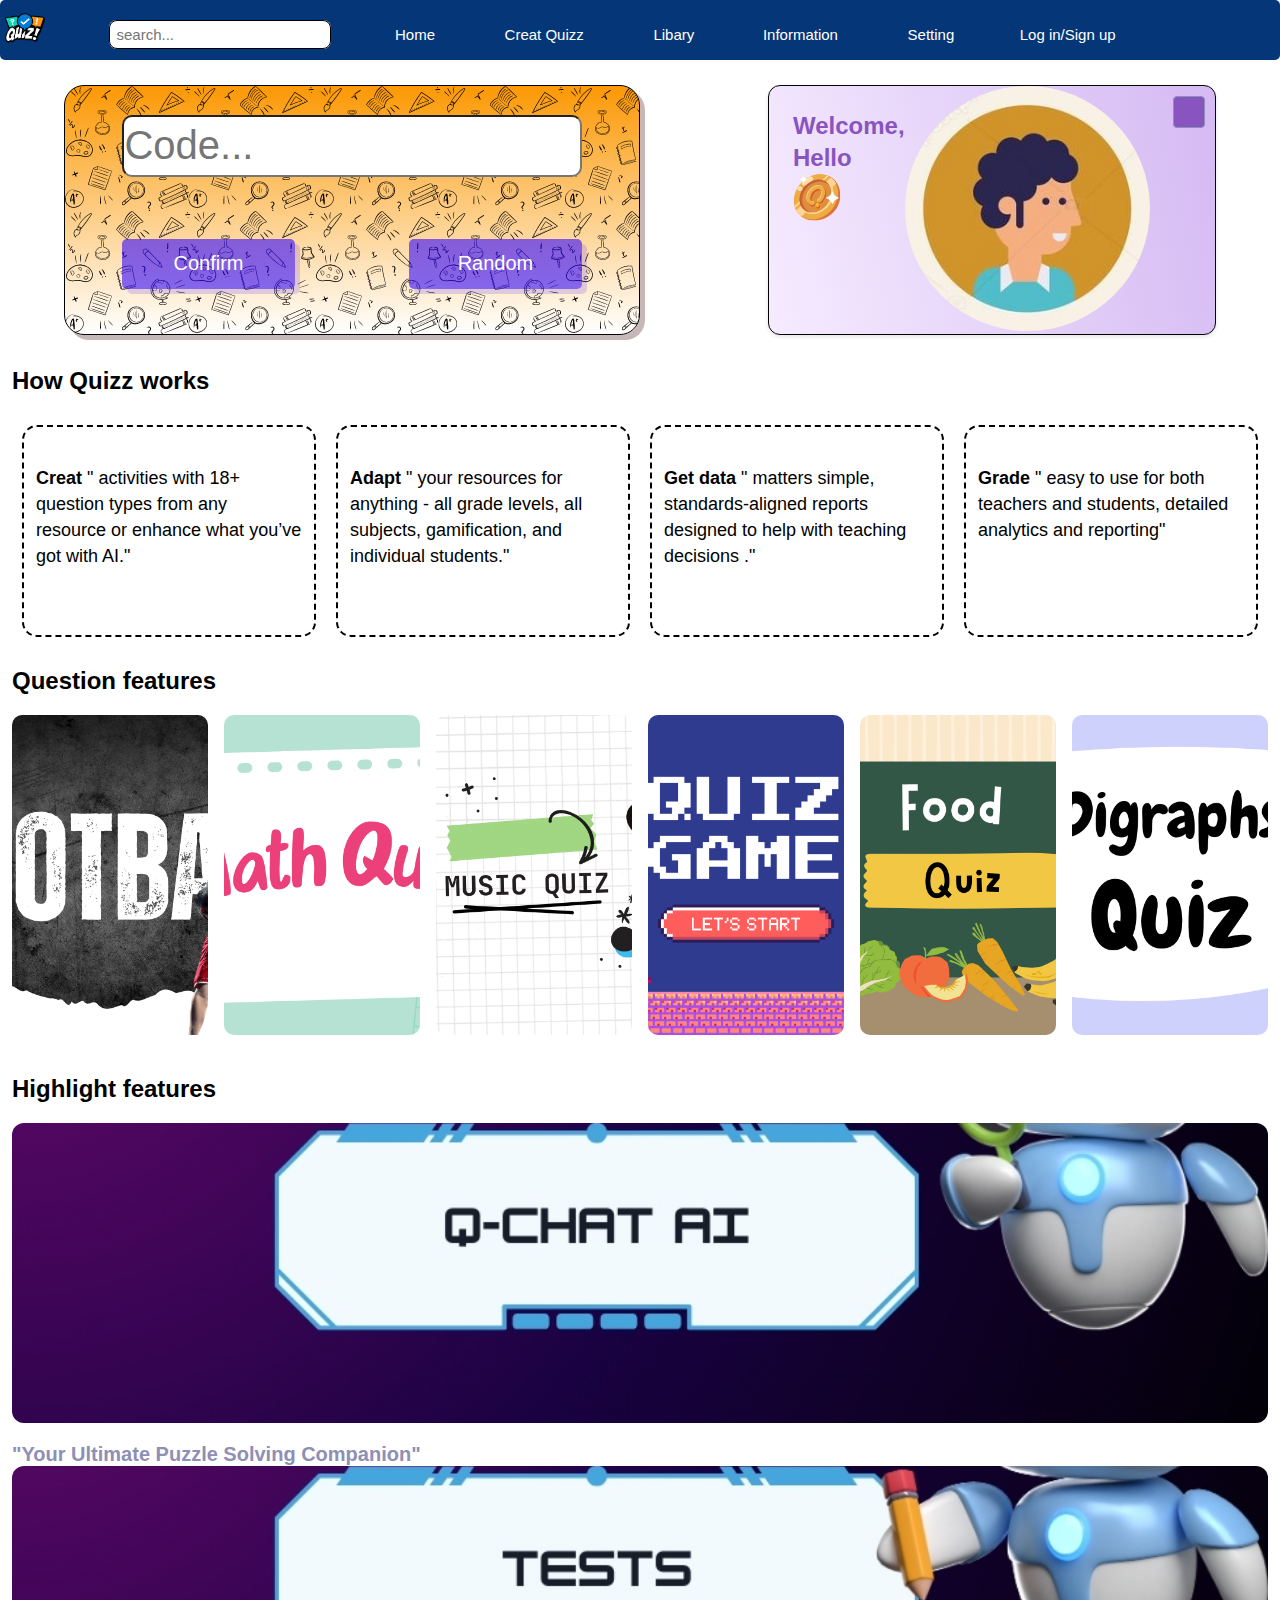
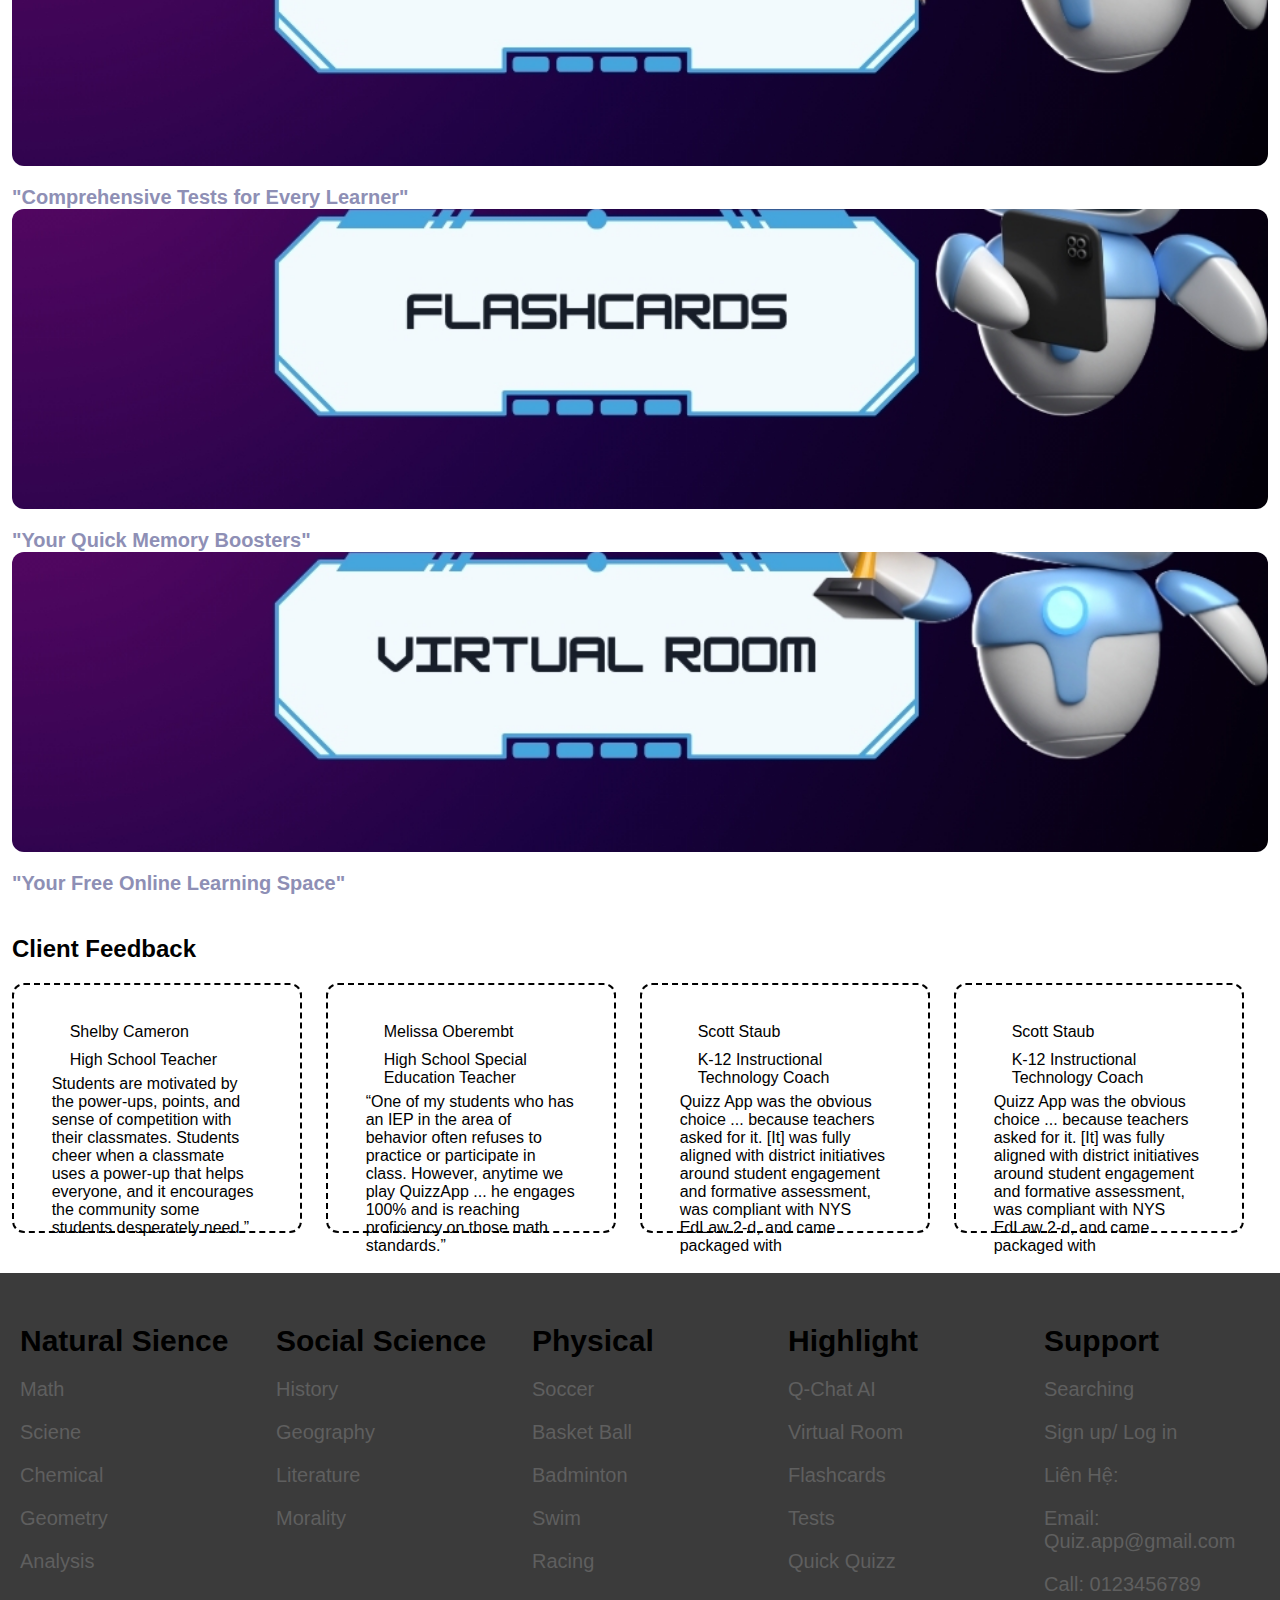
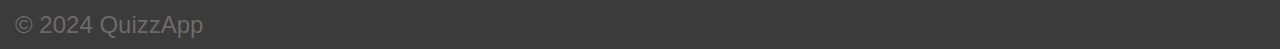
==== commit 82b8bc45: "fix lỗi xung đột" ====
--- a/index.html
+++ b/index.html
@@ -69,8 +69,6 @@
                             <a href="#">Memes</a>
                             
                         </div>
-                        
-                    </div>
                 </li>
                 <li>
                     <a href="./login/login.html"><span>
@@ -370,7 +368,6 @@
         crossorigin="anonymous" referrerpolicy="no-referrer"></script>
     <script src="JavaScript/quiz.js"></script>
     </script>
-    <script src="./JavaScript/dropcreat.js"></script>
 </body>
 
 </html>--- a/css/style.css
+++ b/css/style.css
@@ -52,6 +52,9 @@
     margin-left: -25px;
 }
  .menu li a:hover, .menu-setting:hover,.menu-creat:hover{
+    color: var(--cam);
+}
+.menu button:hover, .menu i:hover{
     color: var(--cam);
 }
 #nut-tk{
@@ -440,4 +443,238 @@
 section {
     margin:32px 0px 40px;
 }
-
+.ds{
+    display: flex;
+    width: 100%;
+  }
+  .sidebar {
+      display: block;
+      width: 20%;
+      background-color: #f0f0f0;
+      padding: 1%;
+      margin: 0% 3% 5% 5%;
+      border-radius: 15px;
+    }
+
+    .sidebar ul {
+      list-style: none;
+      padding: 0;
+    }
+
+    .sidebar button {
+      padding: 5%;
+      margin: 10% 0% 2% 0%;
+      text-align: center;
+      border-radius: 15px;
+      width: 100%;
+
+    }
+    .c3 button{
+      background-color: #0572e689;
+    }
+    .c2 button{
+      background-color: #15fe007a;
+    }
+    .c1 button{
+      background-color: #03f8c78e;
+    }
+  .content{
+    display: block;
+    background-color: antiquewhite;
+    padding: 5%;
+    margin: 0% 5% 5% 0%;
+    width: 72%;
+    border-radius: 15px;
+  }
+  .class-content {
+    display: none;
+    background-color: antiquewhite;
+    margin: 0% 5% 0% 5%;
+    width: 100%;
+}
+  .class-content p{
+    padding: 2% 0% 0% 2%;
+    color: #2196F3;
+  }
+  .class-content h1{
+    margin: -5% 0% 0% -10%;
+    color: var(--menu);
+    -webkit-text-stroke: 1px rgba(0, 0, 0, 0.361);
+  }  
+  .vip{
+    display: flex;
+    width: 100%;
+    height: 50%;
+    background-color: #f0f0f0;
+    padding: 1%;
+    margin: 0% 3% 5% -5%;
+    border-radius: 15px;
+  }
+  .vip1, .vip2{
+    display: block;
+    width: 20%;
+    height: 350px;
+  }
+  .vip1{
+    border-radius: 15px;
+    margin:2% 2.5% 5% 2.5%;
+  }
+  .vip2{
+    border-radius: 15px;
+    margin: 5% 2.5% 2% 2.5%;
+  }
+  .vip3{
+    width: 100%;
+    height: 70%;
+    background-color: var(--trang);
+    border-radius: 15px;
+    border: 2px dashed #000;
+
+  }
+  .vip3 li{
+    margin:2% 2% 0% 15%;
+  }
+  .vip4{
+    height: 15%;
+    background-color: #a1a1cb;
+    margin-top: 15%;
+    border-radius: 15px;
+    border: 2px dashed #000;
+  }
+  .vip4 p{
+    color: #000;
+    text-align: center;
+    padding: 8%;
+  }
+  .doitac{
+    display: flex;
+    width: 100%;
+    height: 80%;
+    background-color: #f0f0f0;
+    padding: 1%;
+    margin: 0% 3% 0% -5%;
+    border-radius: 15px;}
+.switch {
+    position: relative;
+    display: inline-block;
+    width: 35px;
+    height: 18px;
+  }
+  
+  .switch input { 
+    opacity: 0;
+    width: 0;
+    height: 0;
+  }
+  
+  .slider {
+    position: absolute;
+    cursor: pointer;
+    top: 0;
+    left: 0;
+    right: 0;
+    bottom: 0;
+    background-color: #ccc;
+    -webkit-transition: .4s;
+    transition: .4s;
+  }
+  
+  .slider:before {
+    position: absolute;
+    content: "";
+    height: 10px;
+    width: 10px;
+    left: 4px;
+    bottom: 4px;
+    background-color: white;
+    -webkit-transition: .4s;
+    transition: .4s;
+  }
+  
+  input:checked + .slider {
+    background-color: #2196F3;
+  }
+  
+  input:focus + .slider {
+    box-shadow: 0 0 1px #2196F3;
+  }
+  
+  input:checked + .slider:before {
+    -webkit-transform: translateX(17px);
+    -ms-transform: translateX(26px);
+    transform: translateX(17px);
+  }
+  
+  /* Rounded sliders */
+  .slider.round {
+    border-radius: 34px;
+  }
+  
+  .slider.round:before {
+    border-radius: 50%;
+  }
+  .menu .menu-setting .dropdown-setting .audio{
+    justify-content: space-between;
+    display: flex;
+    padding: 0 10px;
+  }
+.div-2-2{
+    background: linear-gradient(256deg, #d5baf3 1.49%, #f6ebff 100%);
+    box-shadow: 0 2px 4px #0000001a;
+    display: flex;
+    padding-left: 1.5rem;
+    padding-right: 1.5rem;
+    position: relative;
+    border-radius: .75rem;
+}
+.character1{
+    padding-top: 1.5rem;
+    padding-bottom: 1.5rem;
+    flex-direction: column;
+    height: 100%;
+    display: flex;
+}
+.text1{
+    color: rgba(136,84,192);
+    font-weight: 700;
+    font-size: 1.5rem;
+    line-height: 2rem;
+    font-family: Quicksand, Helvetica, Arial;
+}
+.point{
+    align-items: center;
+    flex-direction: row;
+    cursor: pointer;
+    display: flex;
+}
+.icon{
+    width: 3rem;
+    z-index: 2;
+    display: block;
+}
+.character2{
+    overflow: hidden;
+    width: 270px;
+    height: 245px;
+}
+.imagecharac{
+    width: 245px;
+    height: 245px;
+    border-radius: 50%;
+}
+.button1{
+    width: 2rem;
+    height: 2rem;
+    color: white;
+    font-weight: 700;
+    text-align: center;
+    border-radius: 0.25rem;
+    cursor: pointer;
+    position: absolute;
+    box-sizing: border-box;
+    background-color: rgba(136,84,192);
+    border-color: #8e8fb5;
+    right: 10px;
+    top: 10px;
+}
+
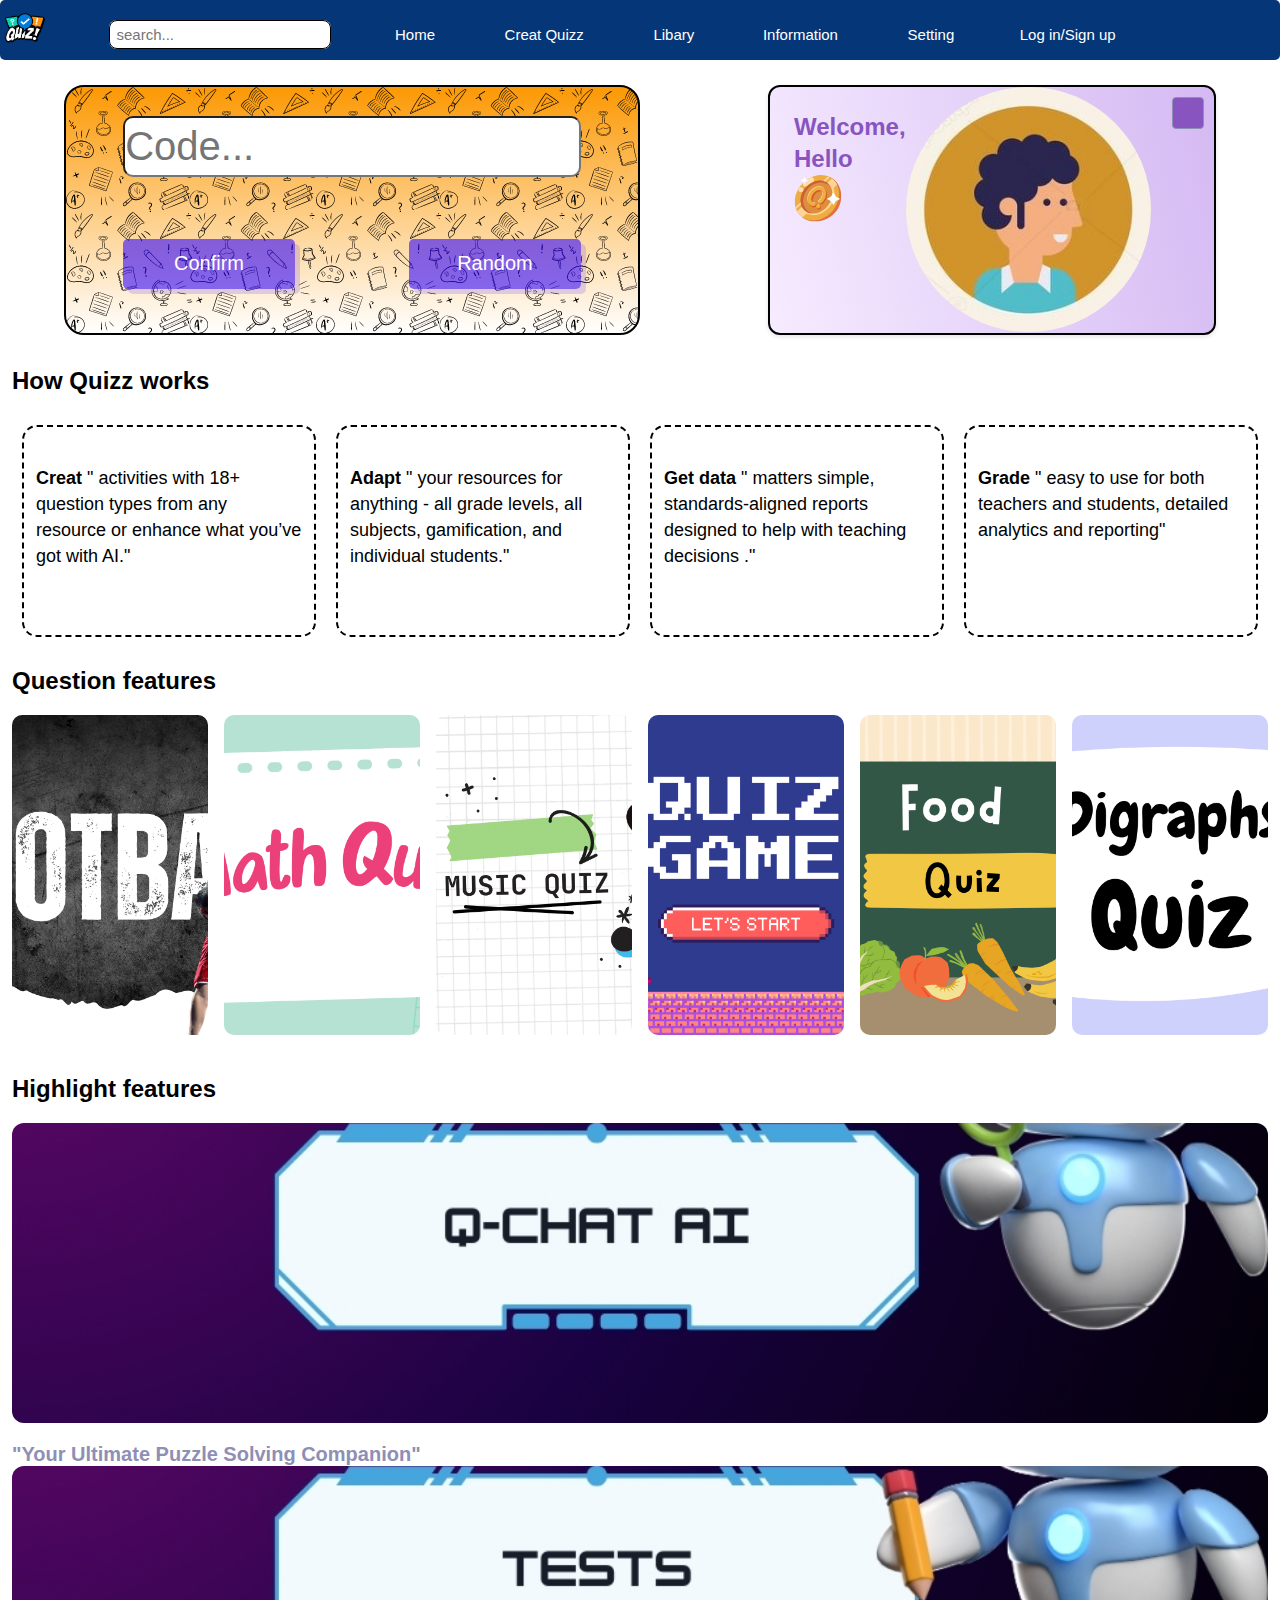
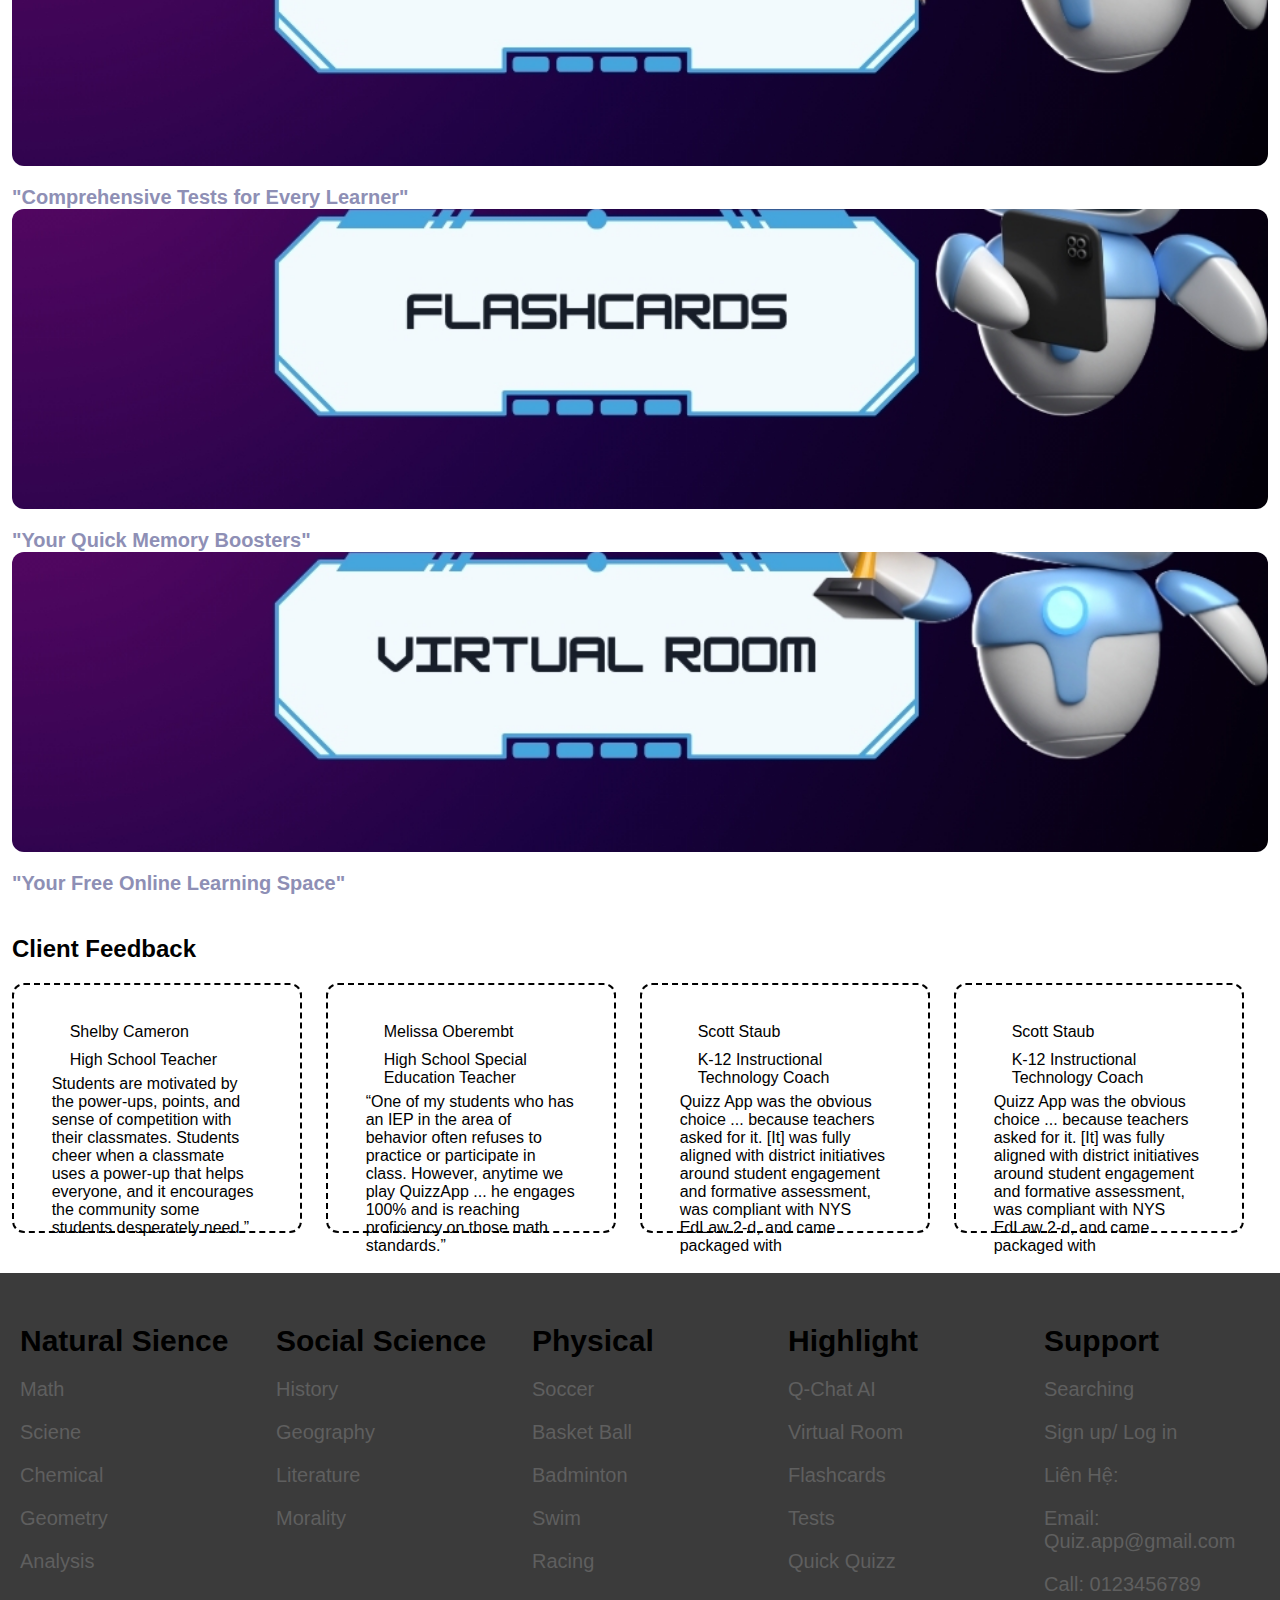
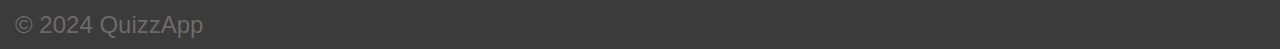
==== commit 4f3e9910: "them hover cho ds_quiz" ====
--- a/index.html
+++ b/index.html
@@ -38,7 +38,7 @@
                         <span><i class="fa-solid fa-puzzle-piece"></i></span>
                         <button onclick="myFunction()">Creat Quizz</button>
                         <div class="dropdown-creat" id ="mycreat">
-                            <a href="#">Normal Quizz</a>
+                            <a href="./html/creat.html">Normal Quizz</a>
                             <a href="#">Quick Quizz</a>
                             <a href="#">Test</a>
                         </div>
--- a/css/style.css
+++ b/css/style.css
@@ -89,7 +89,7 @@
 
 .div-2-1, .div-2-2{
     height: 250px;
-    border: 1px solid black;
+    border: 2px solid black;
     border-radius: 20px;
 }
 
@@ -99,14 +99,13 @@
     margin-left: 5%;
     background-image: url(../img/back1.png),
     linear-gradient(0, rgba(182, 3, 3, 0), rgba(252, 151, 0, 0.985));
-    box-shadow: 5px 5px rgb(198, 184, 184);
     
 }
 .div-2-2{
     display: flex;
-    background-color: rgb(212, 210, 207);
     width: 35%;
     margin: 0% 5% 0% 10%;
+    position: relative;
     box-shadow: 5px 5px rgb(198, 184, 184);
 }
 .diva1{
@@ -249,6 +248,8 @@
 }
 .dropdown-setting.demo2{
   opacity:1;
+  position: absolute;
+  z-index: 1;
 }
 
 .menu-creat{
@@ -270,6 +271,7 @@
     left:0;
     border-radius: 5px;
     transition: 0.3s ease-in-out;
+    z-index: 1;
 }
 .dropdown-creat a{
     display: block;
@@ -505,7 +507,7 @@
     display: flex;
     width: 100%;
     height: 50%;
-    background-color: #f0f0f0;
+    background-color: var(--trang);
     padding: 1%;
     margin: 0% 3% 5% -5%;
     border-radius: 15px;
@@ -550,7 +552,7 @@
     display: flex;
     width: 100%;
     height: 80%;
-    background-color: #f0f0f0;
+    background-color: var(--trang);
     padding: 1%;
     margin: 0% 3% 0% -5%;
     border-radius: 15px;}
@@ -677,4 +679,18 @@
     right: 10px;
     top: 10px;
 }
-
+#lop0 h2{
+  margin: 0% 0% 4% 0%;
+}
+.doitac a{
+  padding: 2.3%;
+}
+.doitac:hover{
+  box-shadow: 0 0 10px 5px #d90f0f;
+  border-radius: 15px;
+}
+.doitac img:hover{
+  box-shadow: 0 0 10px 1px #d90f0f;
+  border-radius: 15px;
+}
+
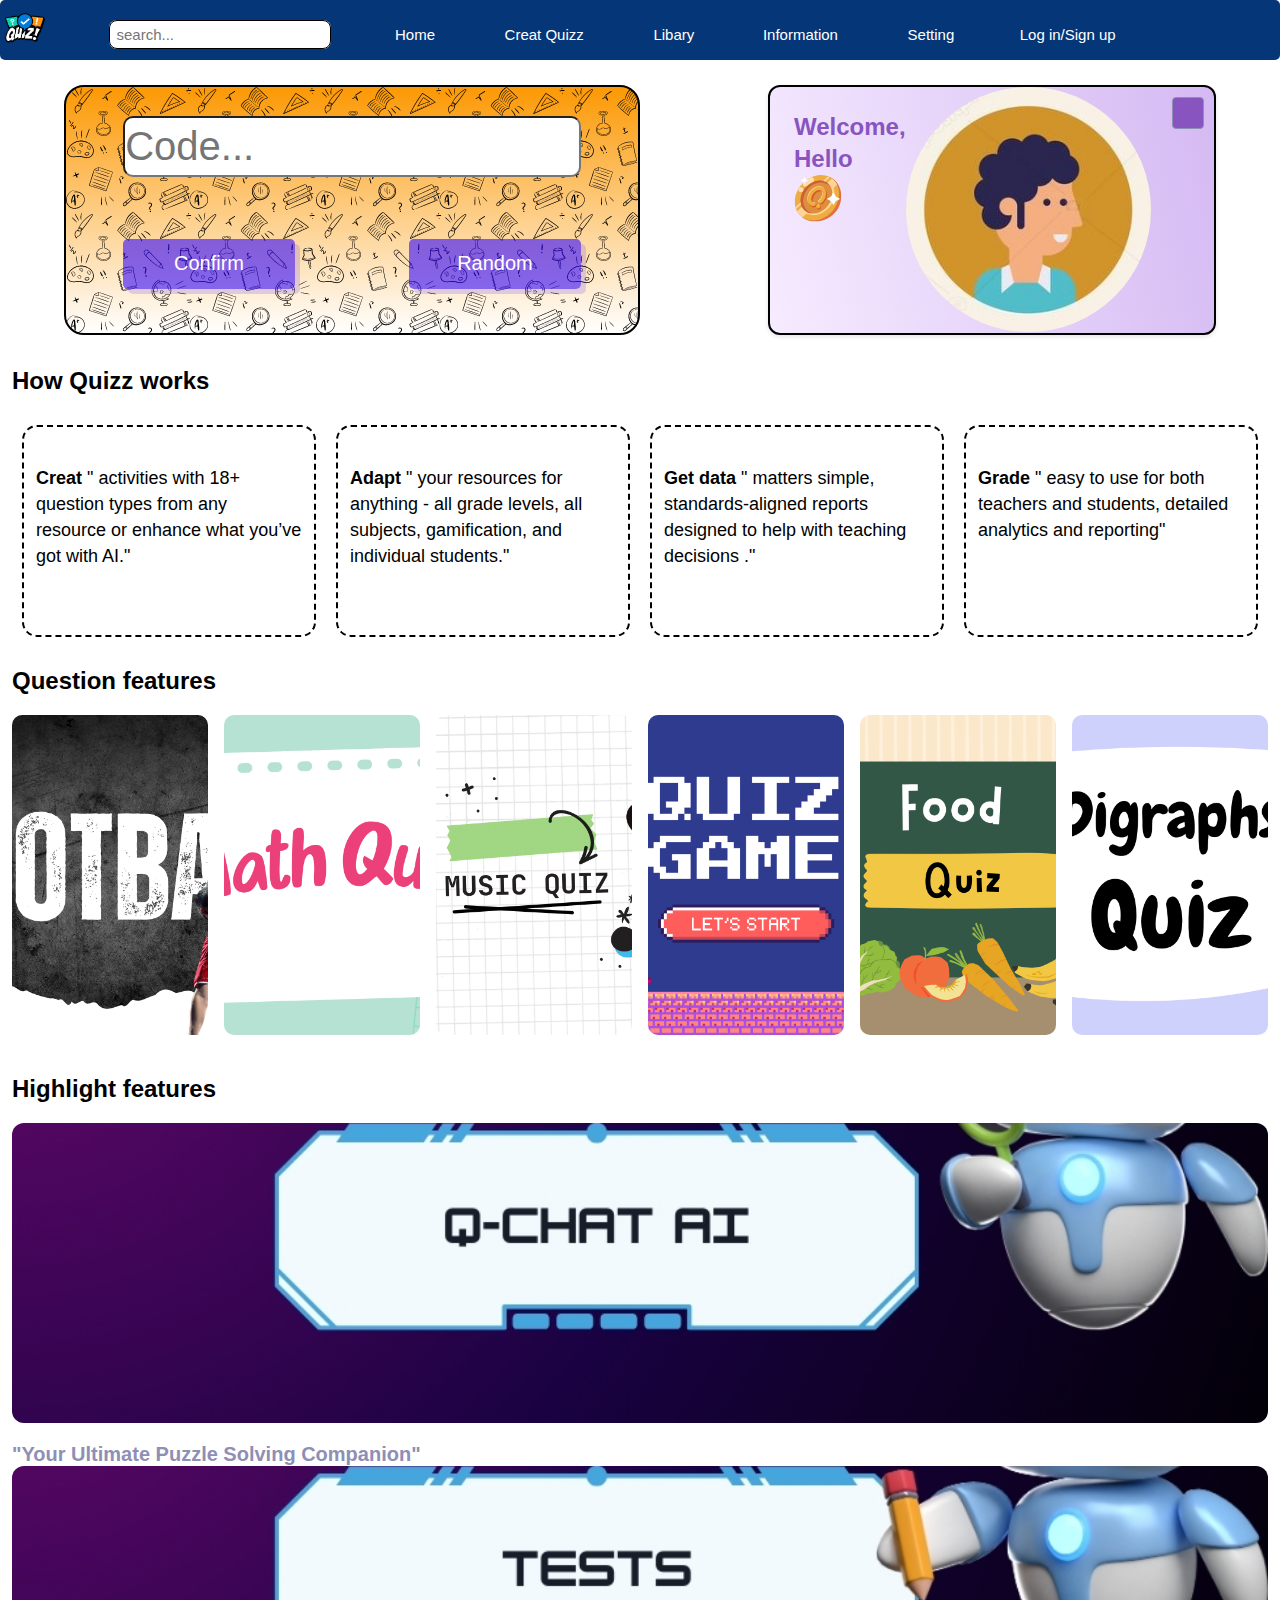
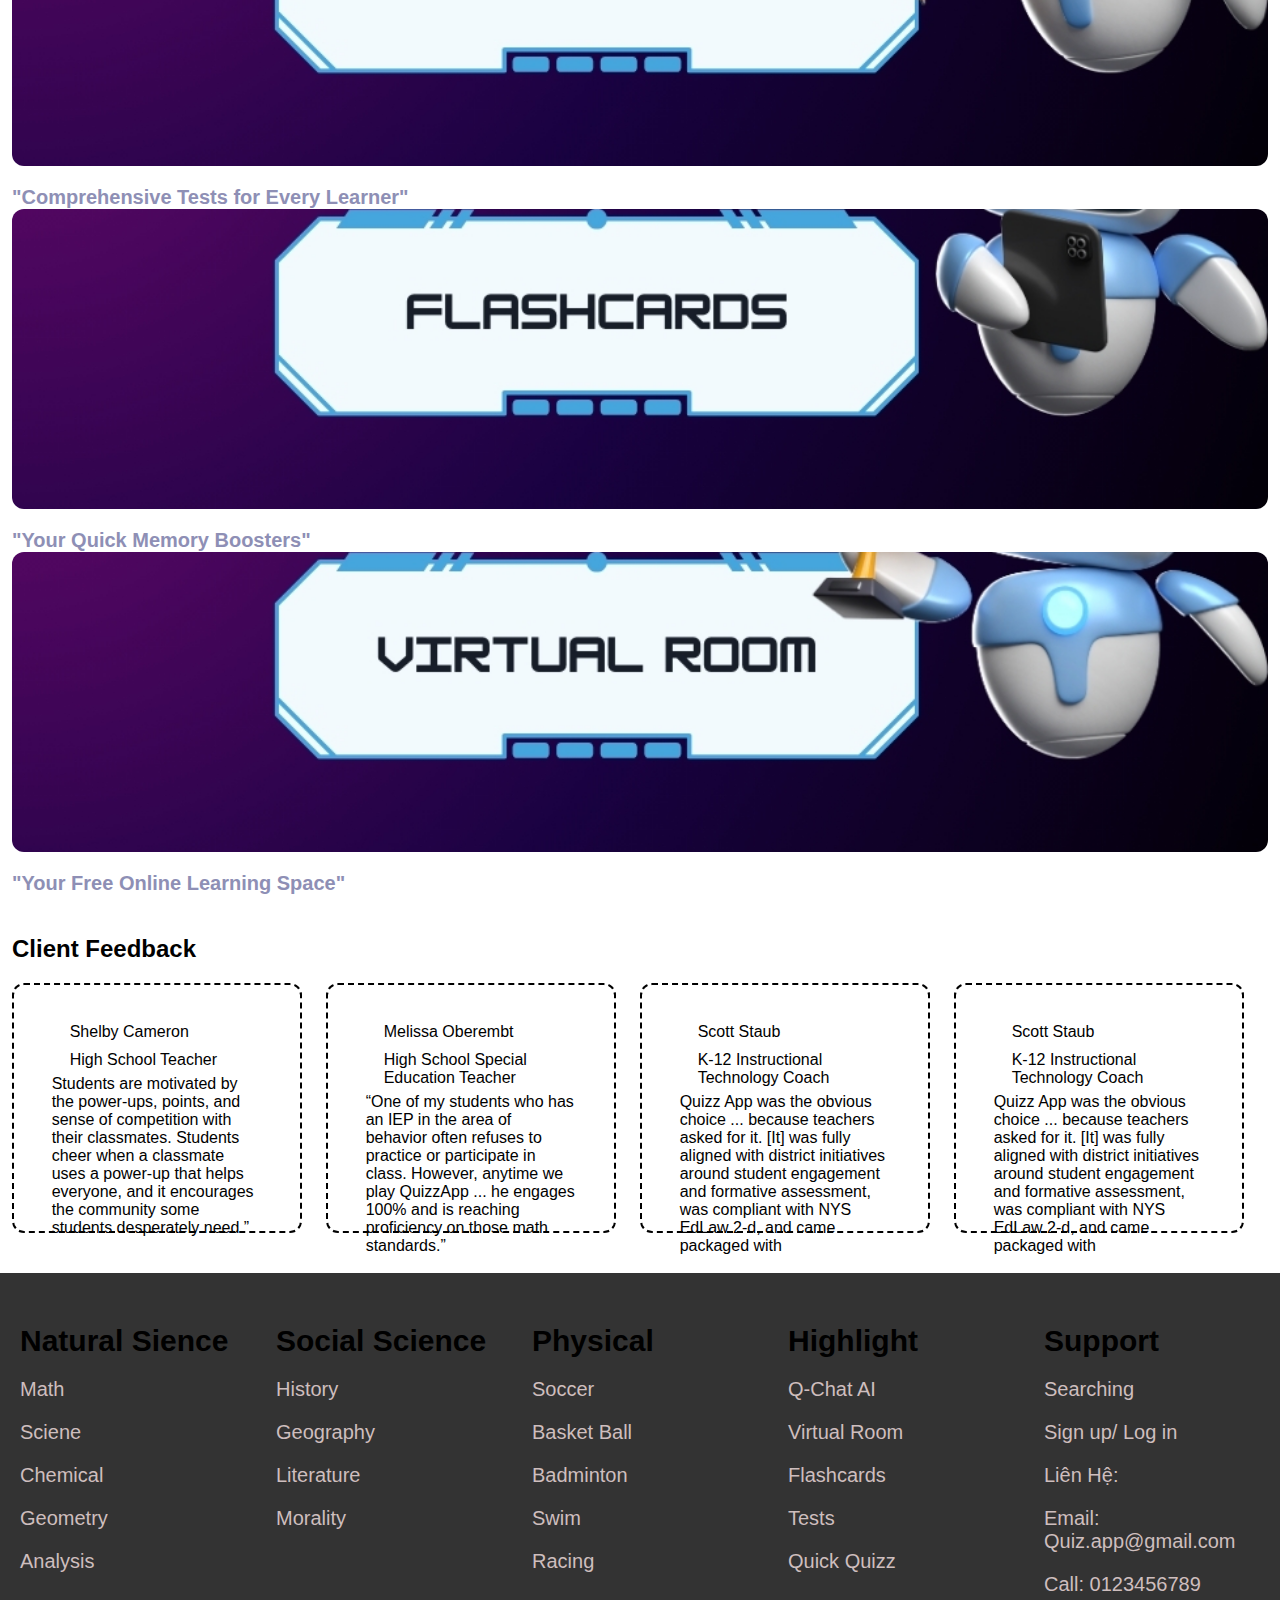
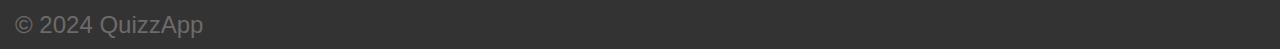
==== commit 081cf628: "chỉnh sửa giao diện sau khi test" ====
--- a/index.html
+++ b/index.html
@@ -39,8 +39,7 @@
                         <button onclick="myFunction()">Creat Quizz</button>
                         <div class="dropdown-creat" id ="mycreat">
                             <a href="./html/creat.html">Normal Quizz</a>
-                            <a href="#">Quick Quizz</a>
-                            <a href="#">Test</a>
+                            <a href="./html/flashcard.html">Flashcard</a>
                         </div>
                     </div>
 
@@ -60,10 +59,13 @@
                                 <div class="music">Music</div>
                                 <div class="toggle-switch">
                                     <label class="switch">
-                                        <input type="checkbox" >
+                                        <input id="play-pause" type="checkbox" >
                                         <span class="slider round"></span>
                                     </label>
                                 </div>
+                                <audio id="track">
+                                    <source src="music/funny-kids_59sec-190857.mp3" type="audio/mpeg" />
+                                  </audio>
                             </div>
                             <a href="#">Sound effect </a>
                             <a href="#">Memes</a>
@@ -95,6 +97,7 @@
                 <button class="button1">
                     <i class="fa-solid fa-pen"></i>
                 </button>
+                <script src="JavaScript/button.js"></script>
                 <div class="character1">
                     <div class="text1">
                         Welcome,<br>Hello
@@ -368,6 +371,8 @@
         crossorigin="anonymous" referrerpolicy="no-referrer"></script>
     <script src="JavaScript/quiz.js"></script>
     </script>
+    <script src="./JavaScript/ds_quiz.js"></script>
+    
 </body>
 
 </html>--- a/css/style.css
+++ b/css/style.css
@@ -54,7 +54,7 @@
  .menu li a:hover, .menu-setting:hover,.menu-creat:hover{
     color: var(--cam);
 }
-.menu button:hover, .menu i:hover{
+.menu button:hover{
     color: var(--cam);
 }
 #nut-tk{
@@ -189,7 +189,7 @@
 .div-5{
     display: block;
     width: 100%;
-    background-color: rgb(59, 59, 59);
+    background-color: rgba(5, 5, 5, 0.817);
 }
 .div-5-1{
     width: 100%;
@@ -197,7 +197,7 @@
 }
 .div-5-1 a{
     display: block;
-    color: rgb(95, 95, 95);
+    color: rgb(206, 190, 190);
     text-decoration: none;
     margin-top: 20px;
 }
@@ -219,7 +219,8 @@
     text-decoration: none;
 }
 .info:hover, .div-5-1 a:hover{
-    color: silver;
+    color: rgb(255, 255, 255);
+    font-size: 24px;
 }
 
 .fa-solid::before{
@@ -543,10 +544,18 @@
     border-radius: 15px;
     border: 2px dashed #000;
   }
+  .vip4:hover{
+    background-color: wheat;
+  }
   .vip4 p{
     color: #000;
     text-align: center;
     padding: 8%;
+    text-decoration: none;
+  }
+  .vip4 a{
+    text-decoration: none;
+    color: #000;
   }
   .doitac{
     display: flex;
@@ -679,6 +688,10 @@
     right: 10px;
     top: 10px;
 }
+.button1:hover{
+  background-color: #8D66AF;
+  color: white;
+}
 #lop0 h2{
   margin: 0% 0% 4% 0%;
 }
